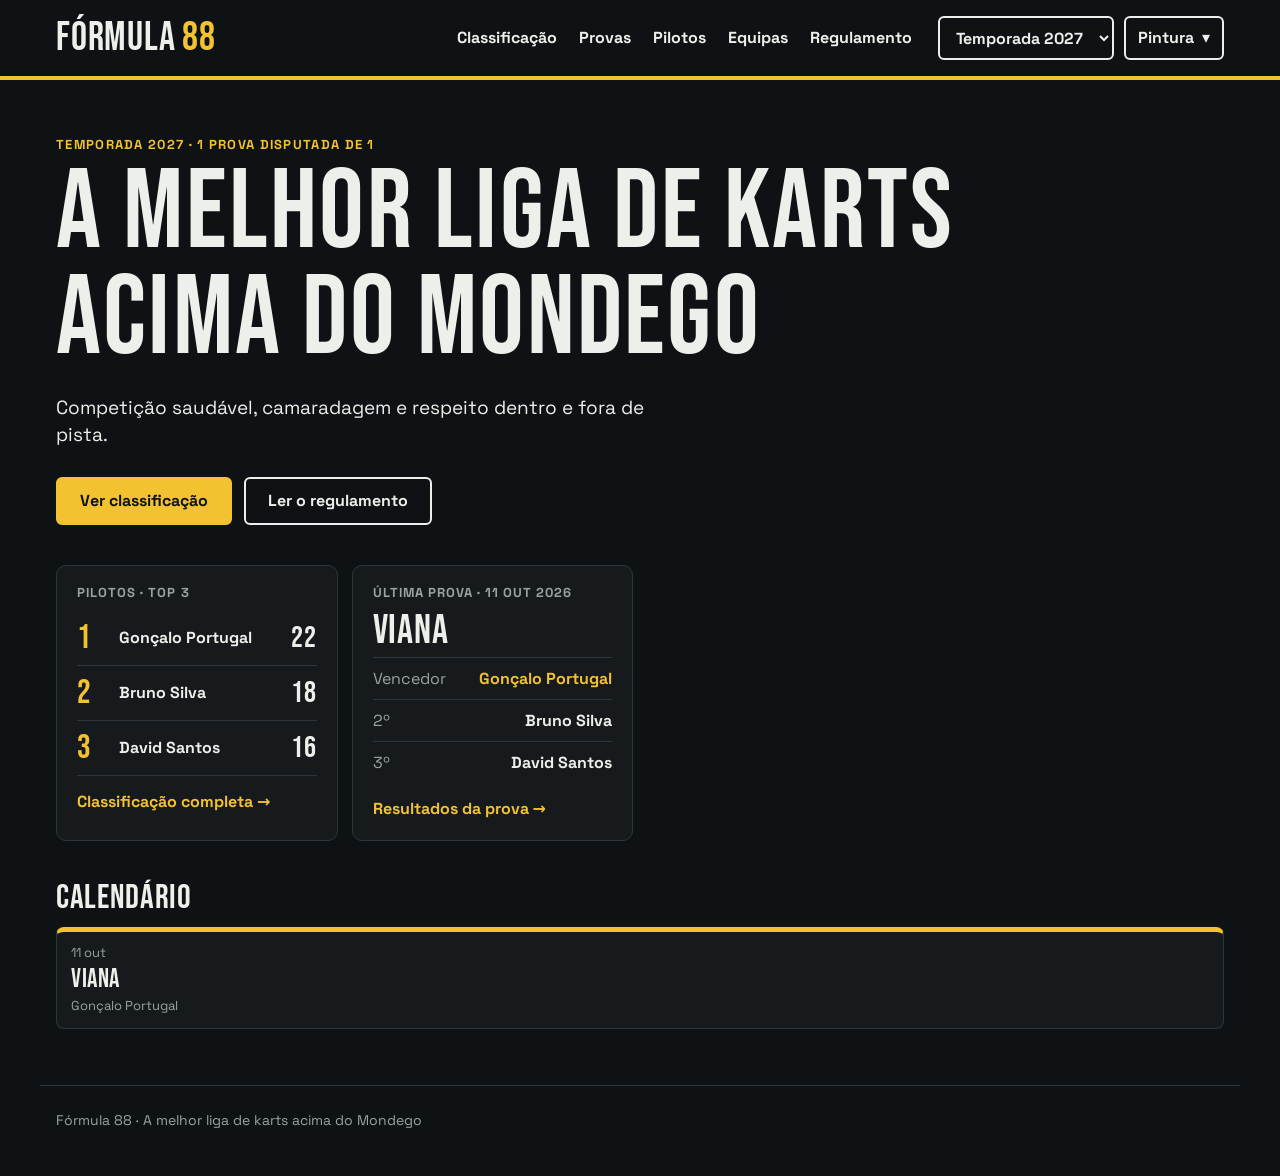
==== index.html @ 0f9c6763 "Replay: per-driver lap 0 (first crossing of the line), with a script that derives it from the timing" ====
<!doctype html>
<html lang="pt" data-livery="escuro">
<head>
<meta charset="utf-8">
<meta name="viewport" content="width=device-width, initial-scale=1">
<title>Fórmula 88</title>
<meta name="description" content="Fórmula 88: a melhor liga de karts acima do Mondego. Classificações, provas, pilotos e regulamento.">
<script>
/* Aplica a pintura guardada antes de a página aparecer. Fica só neste browser. */
(function () {
  try {
    var l = localStorage.getItem('f88-pintura');
    if (l) document.documentElement.setAttribute('data-livery', l);
  } catch (e) {}
})();
</script>
<link rel="stylesheet" href="assets/style.css?v=20261011f">
</head>
<body>
<a class="skip" href="#app">Saltar para o conteúdo</a>
<header class="site-head">
  <div class="wrap head-row">
    <a class="logo" href="#/">FÓRMULA <span>88</span></a>
    <button class="menu-btn" id="menu-btn" aria-expanded="false" aria-controls="menu">Menu</button>
    <div class="menu" id="menu">
      <nav id="nav" class="nav" aria-label="Principal"></nav>
      <div class="tools">
        <select id="season-select" aria-label="Temporada"></select>
        <details class="livery-pop" id="livery-pop">
          <summary>Pintura</summary>
          <div class="liveries" id="liveries" role="group" aria-label="Escolher pintura"></div>
        </details>
      </div>
    </div>
  </div>
  <div class="stripes" aria-hidden="true"></div>
</header>

<main id="app" class="wrap" tabindex="-1">
  <p class="loading">A carregar…</p>
</main>

<footer class="wrap site-foot">
  <p>Fórmula 88 · A melhor liga de karts acima do Mondego</p>
</footer>

<script src="assets/scoring.js?v=20261011f"></script>
<script src="assets/xlsx.js?v=20261011f"></script>
<script src="assets/replay.js?v=20261011f"></script>
<script src="assets/app.js?v=20261011f"></script>
</body>
</html>
---- assets/style.css ----
/* Fórmula 88: estilos. Cada "pintura" só muda as variáveis de cor e a fonte dos títulos. */

@font-face { font-family: 'Bebas Neue'; src: url('fonts/bebas-neue-latin-400-normal.woff2') format('woff2'); font-weight: 400; font-display: swap; }
@font-face { font-family: 'Anton'; src: url('fonts/anton-latin-400-normal.woff2') format('woff2'); font-weight: 400; font-display: swap; }
@font-face { font-family: 'Oswald'; src: url('fonts/oswald-latin-600-normal.woff2') format('woff2'); font-weight: 600; font-display: swap; }
@font-face { font-family: 'Russo One'; src: url('fonts/russo-one-latin-400-normal.woff2') format('woff2'); font-weight: 400; font-display: swap; }
@font-face { font-family: 'Saira Condensed'; src: url('fonts/saira-condensed-latin-800-normal.woff2') format('woff2'); font-weight: 800; font-display: swap; }
@font-face { font-family: 'Space Grotesk'; src: url('fonts/space-grotesk-latin-400-normal.woff2') format('woff2'); font-weight: 400; font-display: swap; }
@font-face { font-family: 'Space Grotesk'; src: url('fonts/space-grotesk-latin-500-normal.woff2') format('woff2'); font-weight: 500; font-display: swap; }
@font-face { font-family: 'Space Grotesk'; src: url('fonts/space-grotesk-latin-700-normal.woff2') format('woff2'); font-weight: 700; font-display: swap; }

/* ---------- pinturas ---------- */
:root, [data-livery="retro"] {
  --bg: #14213D; --panel: #1B2B4F; --line: #33456F; --text: #F7F3E8; --muted: #AEB9D1;
  --accent: #FFC43D; --fill: #FFC43D; --on-fill: #14213D; --fl: #D2BFFF; --up: #7FD4A0; --down: #FF9B6B;
  --head-bg: #14213D; --head-text: #F7F3E8; --head-accent: #FFC43D;
  --stripes: linear-gradient(#FF7A66 0 33.3%, #F4A261 33.3% 66.6%, #FFC43D 66.6%); --stripes-h: 15px;
  --display: 'Bebas Neue', 'Arial Narrow', sans-serif; --display-w: 400; --display-ls: 0.02em; --display-scale: 1;
}
[data-livery="escuro"] {
  --bg: #0F1214; --panel: #161A1D; --line: #2F3639; --text: #EDEFEA; --muted: #9AA3A0;
  --accent: #F2C230; --fill: #F2C230; --on-fill: #0F1214; --fl: #C4A5FF; --up: #7FD4A0; --down: #FF9B6B;
  --head-bg: #0F1214; --head-text: #EDEFEA; --head-accent: #F2C230;
  --stripes: linear-gradient(#F2C230, #F2C230); --stripes-h: 4px;
}
[data-livery="riscas"] {
  --bg: #FFFFFF; --panel: #F3F6FB; --line: #C9D2E3; --text: #0B1F4B; --muted: #4A5878;
  --accent: #C81E25; --fill: #0B1F4B; --on-fill: #FFFFFF; --fl: #6B2FC0; --up: #0B7A4B; --down: #B8400D;
  --head-bg: #FFFFFF; --head-text: #0B1F4B; --head-accent: #C81E25;
  --stripes: linear-gradient(#0B1F4B 0 22%, #5BB8E8 22% 35%, #D8232A 35% 65%, #5BB8E8 65% 78%, #0B1F4B 78%); --stripes-h: 30px;
}
[data-livery="preto-dourado"] {
  --bg: #0A0A0A; --panel: #151310; --line: #4A3F17; --text: #F3E9C6; --muted: #B5A97C;
  --accent: #C9A227; --fill: #C9A227; --on-fill: #0A0A0A; --fl: #8FDCFF; --up: #7FD4A0; --down: #FF9B6B;
  --head-bg: #0A0A0A; --head-text: #C9A227; --head-accent: #C9A227;
  --stripes: linear-gradient(#C9A227 0 2px, #0A0A0A 2px 5px, #C9A227 5px 6px); --stripes-h: 6px;
  --display: 'Oswald', 'Arial Narrow', sans-serif; --display-w: 600; --display-ls: 0.06em; --display-scale: 0.82;
}
[data-livery="verde-amarelo"] {
  --bg: #0B3D2A; --panel: #114A34; --line: #2F7355; --text: #F4F1E4; --muted: #B7CCBF;
  --accent: #F7D417; --fill: #F7D417; --on-fill: #0B3D2A; --fl: #E3CFFF; --up: #9BE8B8; --down: #FFB08A;
  --head-bg: #0B3D2A; --head-text: #F4F1E4; --head-accent: #F7D417;
  --stripes: linear-gradient(#F7D417, #F7D417); --stripes-h: 14px;
}
[data-livery="prata"] {
  --bg: #D5D9DD; --panel: #F1F3F5; --line: #AEB5BC; --text: #16181A; --muted: #474E55;
  --accent: #B8140D; --fill: #16181A; --on-fill: #F1F3F5; --fl: #6B2FC0; --up: #0B6B42; --down: #A8380B;
  --head-bg: #D5D9DD; --head-text: #16181A; --head-accent: #B8140D;
  --stripes: linear-gradient(#E2231A 0 70%, #16181A 70%); --stripes-h: 14px;
  --display: 'Saira Condensed', 'Arial Narrow', sans-serif; --display-w: 800; --display-ls: 0; --display-scale: 0.9;
}
[data-livery="vermelho-branco"] {
  --bg: #FFFFFF; --panel: #F6F6F6; --line: #D4D4D4; --text: #1A1A1A; --muted: #5A5A5A;
  --accent: #D01F15; --fill: #D01F15; --on-fill: #FFFFFF; --fl: #6B2FC0; --up: #0B7A4B; --down: #B8400D;
  --head-bg: #D01F15; --head-text: #FFFFFF; --head-accent: #FFFFFF;
  --stripes: linear-gradient(#1A1A1A, #1A1A1A); --stripes-h: 5px;
}
[data-livery="fluo"] {
  --bg: #FFFFFF; --panel: #F4F4F4; --line: #CFCFCF; --text: #111111; --muted: #555555;
  --accent: #111111; --fill: #D2F000; --on-fill: #111111; --fl: #6B2FC0; --up: #0B7A4B; --down: #B8400D;
  --head-bg: #FFFFFF; --head-text: #111111; --head-accent: #111111;
  --stripes: linear-gradient(#D2F000 0 72%, #FFFFFF 72% 84%, #111111 84%); --stripes-h: 26px;
  --display: 'Anton', 'Arial Narrow', sans-serif; --display-w: 400; --display-ls: 0.01em; --display-scale: 0.78;
}
[data-livery="azul-laranja"] {
  --bg: #9AD4EA; --panel: #FFFFFF; --line: #6BAFC9; --text: #10244A; --muted: #2F4A75;
  --accent: #10244A; --fill: #F26A1B; --on-fill: #10244A; --fl: #5B2A9E; --up: #0B6B42; --down: #A8380B;
  --head-bg: #9AD4EA; --head-text: #10244A; --head-accent: #10244A;
  --stripes: linear-gradient(#F26A1B 0 80%, #10244A 80%); --stripes-h: 26px;
  --display: 'Anton', 'Arial Narrow', sans-serif; --display-w: 400; --display-ls: 0.01em; --display-scale: 0.78;
}
[data-livery="arcade"] {
  --bg: #0B0B14; --panel: #14142A; --line: #2C2C48; --text: #F4F4FA; --muted: #A3A3C2;
  --accent: #FF4FA0; --fill: #FFE14D; --on-fill: #0B0B14; --fl: #3CE6E6; --up: #7FE8A8; --down: #FF9B6B;
  --head-bg: #0B0B14; --head-text: #F4F4FA; --head-accent: #3CE6E6;
  --stripes: linear-gradient(90deg, #FF4FA0 0 33.3%, #FFE14D 33.3% 66.6%, #3CE6E6 66.6%); --stripes-h: 6px;
  --display: 'Russo One', 'Arial Narrow', sans-serif; --display-w: 400; --display-ls: 0.02em; --display-scale: 0.7;
}

/* ---------- base ---------- */
* { box-sizing: border-box; }
html { -webkit-text-size-adjust: 100%; }
body {
  margin: 0; background: var(--bg); color: var(--text);
  font-family: 'Space Grotesk', system-ui, -apple-system, 'Segoe UI', sans-serif; font-size: 16px; line-height: 1.45;
}
a { color: inherit; }
.wrap { max-width: 1200px; margin: 0 auto; padding-left: 16px; padding-right: 16px; }
.skip { position: absolute; left: -9999px; }
.skip:focus { left: 8px; top: 8px; background: var(--fill); color: var(--on-fill); padding: 8px 12px; z-index: 50; }
:focus-visible { outline: 3px solid var(--accent); outline-offset: 2px; }
h1, h2, .logo, .num, .pts, .stat-v, .card-t, .big span, .c-pos, .c-geral, .chip-n, .cell .p {
  font-family: var(--display); font-weight: var(--display-w); letter-spacing: var(--display-ls);
}
h1 { margin: 0; font-size: calc(clamp(40px, 9vw, 68px) * var(--display-scale)); line-height: 0.95; text-transform: uppercase; }
h2 { margin: 40px 0 12px; font-size: calc(34px * var(--display-scale)); line-height: 1; text-transform: uppercase; }
.muted { color: var(--muted); }
.accent { color: var(--accent); }
.strong { font-weight: 700; }
.fl { color: var(--fl); font-weight: 700; }
.up { color: var(--up); font-weight: 700; }
.down { color: var(--down); font-weight: 700; }
.dropped { text-decoration: line-through; opacity: 0.75; }
.eyebrow { margin: 0 0 6px; font-size: 13px; font-weight: 700; letter-spacing: 0.1em; text-transform: uppercase; color: var(--muted); }
.eyebrow.accent { color: var(--accent); }
.empty { padding: 28px 20px; border: 2px dashed var(--line); border-radius: 10px; color: var(--muted); }
.hint, .fine { color: var(--muted); font-size: 14px; }
.loading { color: var(--muted); padding: 40px 0; }

/* ---------- cabeçalho ---------- */
.site-head { background: var(--head-bg); color: var(--head-text); }
.head-row { display: flex; flex-wrap: wrap; align-items: center; justify-content: space-between; gap: 8px 16px; padding-top: 12px; padding-bottom: 12px; }
.logo { font-size: calc(40px * var(--display-scale)); line-height: 1; text-decoration: none; padding: 6px 0; }
.logo span { color: var(--head-accent); }
.menu-btn {
  font: inherit; font-weight: 700; min-height: 44px; padding: 0 16px; border-radius: 6px; cursor: pointer;
  background: transparent; color: var(--head-text); border: 2px solid currentColor;
}
.menu { display: none; width: 100%; padding-bottom: 8px; }
.menu.open { display: block; }
.nav { display: flex; flex-direction: column; }
.nav a { padding: 12px 4px; text-decoration: none; font-weight: 700; border-bottom: 1px solid color-mix(in srgb, currentColor 25%, transparent); }
.nav a[aria-current="page"] { color: var(--head-accent); text-decoration: underline; text-underline-offset: 6px; text-decoration-thickness: 3px; }
.tools { display: flex; flex-wrap: wrap; gap: 10px; padding-top: 14px; align-items: flex-start; }
.tools select, .livery-pop summary {
  font: inherit; font-weight: 700; min-height: 44px; padding: 0 12px; border-radius: 6px; cursor: pointer;
  background: var(--head-bg); color: var(--head-text); border: 2px solid currentColor;
}
.livery-pop summary { display: inline-flex; align-items: center; list-style: none; }
.livery-pop summary::-webkit-details-marker { display: none; }
.livery-pop summary::after { content: '▾'; margin-left: 8px; }
.livery-pop { position: relative; }
.liveries { display: grid; grid-template-columns: 1fr; gap: 6px; margin-top: 8px; padding: 10px; background: var(--panel); color: var(--text); border: 2px solid var(--line); border-radius: 10px; min-width: 260px; }
.swatch { font: inherit; display: flex; align-items: center; gap: 10px; min-height: 44px; padding: 4px 8px; text-align: left; cursor: pointer; background: transparent; color: inherit; border: 2px solid transparent; border-radius: 6px; }
.swatch[aria-pressed="true"] { border-color: var(--accent); font-weight: 700; }
.sw { width: 44px; height: 24px; border-radius: 4px; border: 1px solid #8a8a8a; flex: none; }
.stripes { height: var(--stripes-h); background: var(--stripes); }

@media (min-width: 1120px) {
  .menu-btn { display: none; }
  .menu { display: flex; width: auto; align-items: center; gap: 16px; padding-bottom: 0; }
  .nav { flex-direction: row; gap: 2px; }
  .nav a { padding: 12px 10px; border-bottom: 0; }
  .tools { padding-top: 0; flex-wrap: nowrap; }
  .liveries { position: absolute; right: 0; top: 100%; z-index: 20; }
}

/* ---------- páginas ---------- */
main { padding-top: 8px; padding-bottom: 56px; min-height: 60vh; outline: none; }
.page-head { display: flex; flex-wrap: wrap; align-items: flex-end; justify-content: space-between; gap: 16px; padding: 32px 0 24px; }
.back { display: inline-block; padding: 20px 0 0; margin-bottom: -16px; color: var(--muted); font-weight: 700; text-decoration: none; }
.back:hover, .more:hover, .grid a:hover { text-decoration: underline; }
.tabs { display: flex; gap: 8px; margin: 0; }
.tab { display: inline-flex; align-items: center; min-height: 44px; padding: 0 16px; border: 2px solid var(--line); border-radius: 6px; text-decoration: none; font-weight: 700; }
.tab.on { background: var(--fill); color: var(--on-fill); border-color: var(--fill); }
.big { text-align: left; }
@media (min-width: 700px) { .big { text-align: right; } }
.big span { display: block; font-size: calc(72px * var(--display-scale)); line-height: 0.9; color: var(--accent); }
.big small { color: var(--muted); font-size: 14px; }

.hero { padding: 48px 0 40px; }
.hero h1 { max-width: 900px; font-size: calc(clamp(48px, 11vw, 112px) * var(--display-scale)); }
.lead { max-width: 620px; font-size: 19px; margin: 20px 0 0; }
.actions { display: flex; flex-wrap: wrap; gap: 12px; margin: 28px 0 0; }
.btn { display: inline-flex; align-items: center; min-height: 48px; padding: 0 22px; border-radius: 6px; font-weight: 700; text-decoration: none; background: var(--fill); color: var(--on-fill); border: 2px solid var(--fill); }
.btn.ghost { background: transparent; color: var(--text); border-color: var(--text); }

.cards { display: grid; grid-template-columns: repeat(auto-fill, minmax(min(100%, 270px), 1fr)); gap: 14px; }
.cards.tight { gap: 10px; }
.card { background: var(--panel); border: 1px solid var(--line); border-radius: 10px; padding: 18px 20px; }
.card-link { display: block; text-decoration: none; }
.card-link:hover { border-color: var(--accent); }
.card-k { display: flex; justify-content: space-between; gap: 8px; margin: 0 0 8px; font-size: 13px; font-weight: 700; letter-spacing: 0.08em; text-transform: uppercase; color: var(--muted); }
.card-t { margin: 0 0 6px; font-size: calc(40px * var(--display-scale)); line-height: 1; text-transform: uppercase; }
.card p.muted { margin: 0 0 8px; }
/* fotografias: pista no topo do cartão da prova, piloto em círculo no cartão do piloto */
.card.has-img { overflow: hidden; }
.card-img { display: block; width: calc(100% + 40px); max-width: none; height: 120px; margin: -18px -20px 14px; object-fit: cover; border-bottom: 1px solid var(--line); background: var(--line); }
.avatar { flex: none; width: 46px; height: 46px; border-radius: 50%; object-fit: cover; border: 2px solid var(--line); background: var(--line); }
.rowlink { display: flex; align-items: center; gap: 12px; padding: 10px 0; border-bottom: 1px solid var(--line); text-decoration: none; font-weight: 700; }
.grow { flex: 1; min-width: 0; }
.num { width: 30px; font-size: calc(34px * var(--display-scale)); line-height: 1; color: var(--accent); flex: none; }
.num.dim { color: var(--muted); }
.pts { font-size: calc(30px * var(--display-scale)); line-height: 1; }
.pts small { font-family: 'Space Grotesk', sans-serif; font-size: 12px; font-weight: 400; color: var(--muted); margin-left: 3px; letter-spacing: 0; }
.kv { display: flex; justify-content: space-between; gap: 12px; padding: 9px 0; border-top: 1px solid var(--line); }
.kv span { color: var(--muted); }
.more { display: inline-block; padding: 14px 0 2px; font-weight: 700; color: var(--accent); text-decoration: none; }
.driver { display: flex; align-items: center; gap: 14px; padding: 14px 16px; }
.driver .grow strong, .driver .grow span { display: block; }
.driver .grow span { font-size: 14px; }
.team { display: flex; flex-wrap: wrap; align-items: center; justify-content: space-between; gap: 20px; }
.team .card-t { margin: 0; }
.team p.muted { margin: 4px 0 0; }
.team-m { display: flex; flex-wrap: wrap; gap: 12px 28px; }
.team-m div span, .team-m div strong { display: block; }
.team-m strong { font-family: var(--display); font-weight: var(--display-w); font-size: calc(32px * var(--display-scale)); line-height: 1.1; }

.stats { display: grid; grid-template-columns: repeat(auto-fit, minmax(140px, 1fr)); gap: 10px; }
.stat { background: var(--panel); border: 1px solid var(--line); border-radius: 10px; padding: 14px 16px; }
.stat-v { font-size: calc(40px * var(--display-scale)); line-height: 1; }
.stat-v.sm { font-size: calc(30px * var(--display-scale)); line-height: 1.1; text-transform: uppercase; }
.stat-l { margin-top: 6px; font-size: 13px; font-weight: 700; letter-spacing: 0.06em; text-transform: uppercase; color: var(--muted); }
.stat-s { font-size: 14px; color: var(--muted); }

.strip { display: grid; grid-template-columns: repeat(auto-fit, minmax(140px, 1fr)); gap: 10px; }
.chip { display: block; text-decoration: none; background: var(--panel); border: 1px solid var(--line); border-top: 5px solid var(--line); border-radius: 8px; padding: 12px 14px; }
.chip.done { border-top-color: var(--accent); }
.chip span { display: block; }
.chip-d, .chip-s { font-size: 13px; color: var(--muted); }
.chip-n { font-size: calc(26px * var(--display-scale)); line-height: 1.15; padding: 2px 0; text-transform: uppercase; }

/* ---------- tabelas ---------- */
.table-wrap { overflow-x: auto; -webkit-overflow-scrolling: touch; border: 1px solid var(--line); border-radius: 10px; background: var(--panel); }
.table-wrap.narrow { max-width: 560px; }
.grid { width: 100%; border-collapse: separate; border-spacing: 0; font-variant-numeric: tabular-nums; }
.grid th, .grid td { padding: 10px 12px; text-align: center; border-bottom: 1px solid var(--line); white-space: nowrap; }
.grid tbody tr:last-child th, .grid tbody tr:last-child td { border-bottom: 0; }
.grid thead th { font-size: 12px; font-weight: 700; letter-spacing: 0.08em; text-transform: uppercase; color: var(--muted); vertical-align: bottom; border-bottom-width: 2px; }
.grid thead a { display: block; color: var(--text); text-decoration: none; min-height: 40px; }
.grid small { display: block; font-size: 12px; font-weight: 400; color: var(--muted); letter-spacing: 0; text-transform: none; }
.grid .left, .grid .c-name { text-align: left; }
.grid td.left { white-space: normal; }
.grid .c-name { font-weight: 700; }
.grid .c-name a { text-decoration: none; display: block; padding: 6px 0; }
.grid .c-num { text-align: right; }
.grid .c-pos { width: 48px; font-size: calc(26px * var(--display-scale)); line-height: 1; text-align: left; }
.grid thead .c-pos { font-family: inherit; font-size: 12px; font-weight: 700; letter-spacing: 0.08em; }
.grid .c-pos.top { color: var(--accent); }
.grid td.c-geral { font-size: calc(28px * var(--display-scale)); line-height: 1; color: var(--accent); }
.grid thead .c-geral { font-family: inherit; font-weight: 700; letter-spacing: 0.08em; color: var(--accent); }
.cell .p { display: block; font-size: calc(22px * var(--display-scale)); line-height: 1.1; }
.cell .p.win { color: var(--accent); }
.cell .p.fl { color: var(--fl); }
.cell .s { display: block; font-size: 12px; color: var(--muted); }
.cell.dns { color: var(--muted); }
.tag { display: inline-block; margin-left: 6px; padding: 1px 6px; border: 1px solid currentColor; border-radius: 4px; font-size: 11px; font-weight: 700; color: var(--muted); }
/* nomes fixos à esquerda quando a tabela desliza */
.standings .c-pos { position: sticky; left: 0; background: var(--panel); z-index: 2; }
.standings .c-name { position: sticky; left: 48px; background: var(--panel); z-index: 2; box-shadow: 1px 0 0 var(--line); }
.standings th.c-name { max-width: 150px; white-space: normal; }
@media (min-width: 700px) { .standings th.c-name { max-width: none; white-space: nowrap; } }
.legend { list-style: none; display: flex; flex-wrap: wrap; gap: 6px 24px; padding: 0; margin: 16px 0 0; font-size: 14px; color: var(--muted); }

/* ---------- regulamento ---------- */
.prose { max-width: 760px; }
.prose h2 { margin-top: 48px; padding-top: 16px; border-top: 3px solid var(--line); }
.prose h3 { margin: 28px 0 8px; font-size: 19px; }
.prose p, .prose li { font-size: 17px; line-height: 1.55; }
.prose li { margin-bottom: 6px; }
.prose a { color: var(--accent); font-weight: 700; }
.prose .note { background: var(--panel); border: 1px solid var(--line); border-left: 6px solid var(--accent); border-radius: 8px; padding: 14px 16px; }
.prose .toc { display: flex; flex-wrap: wrap; gap: 8px; padding: 0; list-style: none; }
.prose .toc a { display: inline-flex; align-items: center; min-height: 44px; padding: 0 14px; border: 2px solid var(--line); border-radius: 6px; text-decoration: none; color: var(--text); }

.site-foot { padding-top: 24px; padding-bottom: 40px; border-top: 1px solid var(--line); color: var(--muted); font-size: 14px; }
.site-foot p { margin: 0 0 6px; }

/* ---------- traços próprios de cada pintura ---------- */
/* Posições todas na cor de destaque */
[data-livery="retro"] .grid td.c-pos,
[data-livery="riscas"] .grid td.c-pos,
[data-livery="vermelho-branco"] .grid td.c-pos,
[data-livery="preto-dourado"] .grid td.c-pos { color: var(--accent); }

/* Martini Racing: faixa larga, pontos em azul-marinho */
[data-livery="riscas"] { --stripes-h: 46px; }
[data-livery="riscas"] .grid td.c-geral, [data-livery="riscas"] .big span { color: var(--text); }

/* Lotus 72D: moldura dupla dourada à volta da página */
[data-livery="preto-dourado"] body { position: relative; min-height: 100vh; }
[data-livery="preto-dourado"] body::before, [data-livery="preto-dourado"] body::after { content: ''; position: absolute; pointer-events: none; z-index: 30; }
/* a linha dupla por baixo do cabeçalho liga à moldura e pára aí */
[data-livery="preto-dourado"] .stripes { margin: 0 11px; }
[data-livery="preto-dourado"] body::before { inset: 5px; border: 2px solid var(--accent); }
[data-livery="preto-dourado"] body::after { inset: 10px; border: 1px solid var(--accent); }
[data-livery="preto-dourado"] .wrap { padding-left: 24px; padding-right: 24px; }
[data-livery="preto-dourado"] .site-head { padding-top: 12px; }
[data-livery="preto-dourado"] .site-foot { padding-bottom: 48px; }
[data-livery="preto-dourado"] .grid thead th { color: var(--accent); letter-spacing: 0.14em; }

/* Lotus 49: a faixa amarela desce pela página e as posições assentam nela */
[data-livery="verde-amarelo"] .grid .c-pos { background: var(--fill); color: var(--on-fill); text-align: center; border-bottom-color: var(--fill); }
[data-livery="verde-amarelo"] .grid thead .c-pos { color: var(--on-fill); }
[data-livery="verde-amarelo"] .card .num { display: flex; align-items: center; justify-content: center; width: 44px; height: 44px; background: var(--fill); color: var(--on-fill); }

/* McLaren Senna: bloco vermelho com corte diagonal */
/* O cabeçalho é um bloco vermelho à esquerda, cortado na diagonal para branco; o menu fica na parte branca. */
[data-livery="vermelho-branco"] { --head-bg: #FFFFFF; --head-text: #1A1A1A; --head-accent: #D01F15; --cut: calc((max(16px, (100vw - 1200px) / 2 + 16px) + 232px) * 0.883); }
[data-livery="vermelho-branco"] .site-head { background: linear-gradient(118deg, #D01F15 0, #D01F15 var(--cut), #FFFFFF var(--cut)) top / 100% 76px no-repeat, #FFFFFF; border-bottom: 3px solid #1A1A1A; }
[data-livery="vermelho-branco"] .head-row { padding-top: 16px; padding-bottom: 16px; }
[data-livery="vermelho-branco"] .logo, [data-livery="vermelho-branco"] .logo span { color: #FFFFFF; padding: 0; line-height: 44px; }
[data-livery="vermelho-branco"] .stripes { display: none; }
[data-livery="vermelho-branco"] .grid thead th { color: var(--text); border-bottom: 3px solid var(--text); }
[data-livery="vermelho-branco"] .grid td.c-geral, [data-livery="vermelho-branco"] .big span { color: var(--text); }

/* McLaren Hamilton: cada linha é um cartão com uma barra à esquerda */
[data-livery="prata"] .table-wrap { background: transparent; border: 0; border-radius: 0; }
[data-livery="prata"] .grid { border-spacing: 0 6px; }
[data-livery="prata"] .grid thead th { background: var(--bg); border-bottom: 0; color: var(--text); }
[data-livery="prata"] .grid tbody th, [data-livery="prata"] .grid tbody td { background: var(--panel); border-bottom: 0; }
[data-livery="prata"] .grid tbody tr > :first-child { border-left: 10px solid #8E969D; }
[data-livery="prata"] .grid tbody tr > .c-pos.top { border-left-color: #E2231A; }
[data-livery="prata"] .grid .c-pos { width: 58px; }
[data-livery="prata"] .standings .c-name { left: 58px; }
[data-livery="prata"] .grid td.c-pos { color: var(--text); }

/* McLaren Hamilton: rasgo vermelho inclinado no canto, títulos em itálico, pontos em bloco escuro */
[data-livery="prata"] h1, [data-livery="prata"] h2, [data-livery="prata"] .logo, [data-livery="prata"] .card-t, [data-livery="prata"] .c-pos, [data-livery="prata"] .stat-v, [data-livery="prata"] .num, [data-livery="prata"] .chip-n { font-style: italic; }
/* O rasgo é um fundo em gradiente de arestas vivas, para não cortar o painel das pinturas. */
[data-livery="prata"] .site-head { background: linear-gradient(114deg, var(--head-bg) 0, var(--head-bg) calc(100% - 300px), #16181A calc(100% - 300px), #16181A calc(100% - 288px), var(--head-bg) calc(100% - 288px), var(--head-bg) calc(100% - 270px), #E2231A calc(100% - 270px)); }
[data-livery="prata"] .menu-btn { background: var(--head-bg); }
[data-livery="prata"] .stripes { display: none; }
[data-livery="prata"] .grid td.c-geral { background: var(--fill); color: var(--on-fill); }
[data-livery="prata"] .grid thead .c-geral { color: var(--text); }
@media (max-width: 899px) { [data-livery="prata"] .site-head { background: linear-gradient(114deg, var(--head-bg) 0, var(--head-bg) calc(100% - 150px), #16181A calc(100% - 150px), #16181A calc(100% - 140px), var(--head-bg) calc(100% - 140px), var(--head-bg) calc(100% - 126px), #E2231A calc(100% - 126px)); } }

/* Brawn GP: posições em blocos pretos, pontos em blocos fluorescentes */
[data-livery="fluo"] .grid .c-pos { text-align: center; }
[data-livery="fluo"] .grid td.c-pos.top { background: #111111; color: #D2F000; }
[data-livery="fluo"] .grid td.c-geral { background: var(--fill); color: var(--on-fill); }

/* Arcade: pontos a amarelo */
[data-livery="arcade"] .grid td.c-geral, [data-livery="arcade"] .big span { color: #FFE14D; }

/* Retro 88 "no máximo": riscas pela lateral da página, linhas em cartão e pódio a cheio */
[data-livery="retro"] body::before { content: ''; position: fixed; top: 0; bottom: 0; left: 0; width: 30px; z-index: 30; background: linear-gradient(90deg, #FF7A66 0 33.3%, #F4A261 33.3% 66.6%, #FFC43D 66.6%); }
[data-livery="retro"] .wrap { padding-left: 46px; }
[data-livery="retro"] .stripes { display: none; }
[data-livery="retro"] .logo { font-size: 52px; }
@media (min-width: 900px) {
  [data-livery="retro"] body::before { width: 42px; }
  [data-livery="retro"] .wrap { padding-left: 66px; }
}
[data-livery="retro"] .table-wrap { background: transparent; border: 0; border-radius: 0; }
[data-livery="retro"] .grid { border-spacing: 0 6px; }
[data-livery="retro"] .grid thead th { background: var(--bg); border-bottom: 0; color: #F4A261; }
[data-livery="retro"] .grid tbody th, [data-livery="retro"] .grid tbody td { background: #22325A; border-bottom: 0; }
[data-livery="retro"] .grid td.c-pos { font-size: 38px; }
[data-livery="retro"] .grid td.c-geral { font-size: 36px; color: var(--text); }
[data-livery="retro"] .grid tbody tr:nth-child(1):has(> .c-pos.top) > * { background: #FFC43D; }
[data-livery="retro"] .grid tbody tr:nth-child(2):has(> .c-pos.top) > * { background: #F4A261; }
[data-livery="retro"] .grid tbody tr:nth-child(3):has(> .c-pos.top) > * { background: #FF7A66; }
[data-livery="retro"] .grid tbody tr:has(> .c-pos.top) :is(th, td, a, span, small),
[data-livery="retro"] .grid tbody tr:has(> .c-pos.top) > * { color: #14213D; }
[data-livery="retro"] .grid tbody tr:has(> .c-pos.top) .fl { text-decoration: underline; text-underline-offset: 3px; text-decoration-thickness: 2px; }
[data-livery="retro"] .standings .c-name { box-shadow: none; }

/* Gulf: faixa laranja vertical pela página, posições em círculos de número de corrida, linhas em cartões brancos */
[data-livery="azul-laranja"] { --S: 46px; --G: 10px; --E: 4px; --R: 16px; --sx: calc(max(0px, (100% - 1200px) / 2) + 16px); }
@media (min-width: 700px) { [data-livery="azul-laranja"] { --S: 70px; --G: 16px; --E: 6px; --R: 20px; } }
[data-livery="azul-laranja"] body { position: relative; min-height: 100vh; }
[data-livery="azul-laranja"] body::before { content: ''; position: absolute; top: 0; bottom: 0; left: var(--sx); width: var(--S); z-index: -1;
  background: linear-gradient(90deg, #10244A 0 var(--E), #F26A1B var(--E) calc(100% - var(--E)), #10244A calc(100% - var(--E))); }
[data-livery="azul-laranja"] .site-head { background: transparent; }
[data-livery="azul-laranja"] .stripes { display: none; }
[data-livery="azul-laranja"] .wrap { padding-left: calc(16px + var(--S) + var(--G)); }
[data-livery="azul-laranja"] .table-wrap { background: transparent; border: 0; border-radius: 0; }
[data-livery="azul-laranja"] .table-wrap:has(.c-pos) { margin-left: calc(-1 * (var(--S) + var(--G))); }
[data-livery="azul-laranja"] .grid { border-spacing: 0 6px; }
[data-livery="azul-laranja"] .grid thead th { background: var(--bg); border-bottom: 0; color: var(--text); }
[data-livery="azul-laranja"] .grid tbody th, [data-livery="azul-laranja"] .grid tbody td { background: var(--panel); border-bottom: 0; }
[data-livery="azul-laranja"] .grid tbody tr > :first-child:not(.c-pos) { border-left: 10px solid var(--text); }
[data-livery="azul-laranja"] .grid .c-pos { width: calc(var(--S) + var(--G)); min-width: calc(var(--S) + var(--G)); padding: 0 var(--G) 0 0; text-align: center; background: linear-gradient(90deg, #10244A 0 var(--E), #F26A1B var(--E) calc(var(--S) - var(--E)), #10244A calc(var(--S) - var(--E)) var(--S), var(--bg) var(--S)); }
[data-livery="azul-laranja"] .grid thead .c-pos { color: var(--text); font-size: 11px; letter-spacing: 0.04em; }
[data-livery="azul-laranja"] .grid tbody td.c-pos { height: 54px; font-size: calc(var(--R) + 4px); color: var(--text);
  background: radial-gradient(circle at calc(var(--S) / 2) 50%, #FFFFFF 0 var(--R), #10244A var(--R) calc(var(--R) + 4px), transparent calc(var(--R) + 4.5px)), linear-gradient(90deg, #10244A 0 var(--E), #F26A1B var(--E) calc(var(--S) - var(--E)), #10244A calc(var(--S) - var(--E)) var(--S), var(--bg) var(--S)); }
[data-livery="azul-laranja"] .standings .c-name { left: calc(var(--S) + var(--G)); box-shadow: none; }
[data-livery="azul-laranja"] .grid td.c-geral { color: var(--text); }
[data-livery="azul-laranja"] .card .num { display: flex; align-items: center; justify-content: center; width: 42px; height: 42px; border-radius: 50%; background: #FFFFFF; border: 3px solid #10244A; color: #10244A; font-size: 20px; }

/* ---------- botões pequenos e exportação ---------- */
.btn.small { min-height: 44px; padding: 0 16px; font-size: 14px; }
button.btn { font: inherit; font-weight: 700; cursor: pointer; }
.actions.tight { margin: 14px 0 0; }
.h2-row { display: flex; flex-wrap: wrap; align-items: flex-end; justify-content: space-between; gap: 8px 16px; margin: 40px 0 12px; }
.h2-row h2 { margin: 0; }

/* ---------- replay da corrida ---------- */
.replay-mount .hint { margin: 10px 0 0; }
.rp { --rp-rh: 40px; }
.rp button { font: inherit; color: inherit; cursor: pointer; }
.rp-main { display: grid; grid-template-columns: minmax(0, 1fr) 380px; gap: 12px; height: 580px; }
.rp-stage { position: relative; min-height: 0; background: var(--panel); border: 1px solid var(--line); border-radius: 12px; overflow: hidden; }
.rp-stage canvas { position: absolute; inset: 0; width: 100%; height: 100%; display: block; }
.rp-tools { position: absolute; left: 12px; top: 12px; display: flex; gap: 8px; }
.rp-chip { min-height: 44px; padding: 0 14px; border-radius: 22px; background: var(--bg); border: 1px solid var(--line); font-weight: 700; }
.rp-chip[aria-pressed="true"] { background: var(--fill); color: var(--on-fill); border-color: var(--fill); }
.rp-chip[hidden], .rp-card[hidden], .rp-hint[hidden] { display: none; }
.rp-toast { position: absolute; right: 12px; top: 12px; max-width: 280px; padding: 10px 14px; border-radius: 10px; background: #C4A5FF; color: #1B1030; font-weight: 700; opacity: 0; transform: translateY(-8px); transition: opacity 0.25s, transform 0.25s; pointer-events: none; }
.rp-toast.rp-show { opacity: 1; transform: none; }
.rp-toast small { display: block; font-weight: 500; font-size: 13px; }
.rp-hint { position: absolute; left: 12px; right: 12px; bottom: 12px; margin: 0; width: fit-content; max-width: calc(100% - 24px); color: var(--muted); font-size: 13px; background: var(--bg); padding: 6px 10px; border-radius: 8px; }
.rp-card { position: absolute; left: 12px; right: 12px; bottom: 12px; max-width: 420px; padding: 12px 14px; border-radius: 12px; background: var(--bg); border: 1px solid var(--line); }
.rp-card-k { color: var(--muted); font-size: 12px; font-weight: 700; letter-spacing: 0.08em; text-transform: uppercase; }
.rp-card-row { display: flex; align-items: center; justify-content: space-between; gap: 12px; }
.rp-card-names { min-width: 0; }
.rp-card-name { display: flex; align-items: center; gap: 8px; font-weight: 700; min-width: 0; }
.rp-card-name span:last-child { overflow: hidden; text-overflow: ellipsis; white-space: nowrap; }
.rp-card-gap { text-align: right; padding-right: 36px; }
.rp-card-big { font-family: var(--display); font-weight: var(--display-w); font-size: calc(40px * var(--display-scale)); line-height: 1; font-variant-numeric: tabular-nums; }
.rp-card-trend { font-size: 13px; font-weight: 700; min-height: 18px; }
.rp-opening { color: var(--down); } .rp-closing { color: var(--up); }
.rp-card-stats { display: flex; gap: 18px; margin-top: 8px; color: var(--muted); font-size: 13px; font-variant-numeric: tabular-nums; }
.rp-card-stats b { display: block; color: var(--text); font-size: 15px; }
.rp-x { position: absolute; right: 4px; top: 4px; width: 44px; height: 44px; background: none; border: 0; color: var(--muted); font-size: 20px; }
.rp-dot { width: 12px; height: 12px; border-radius: 6px; flex: none; border: 1px solid #0F1214; }

.rp-tower { min-height: 0; display: flex; flex-direction: column; background: var(--panel); border: 1px solid var(--line); border-radius: 12px; overflow: hidden; }
.rp-head { padding: 14px 16px 10px; border-bottom: 1px solid var(--line); }
.rp-lap { display: flex; align-items: baseline; gap: 8px; }
.rp-lap-now { font-family: var(--display); font-weight: var(--display-w); font-size: calc(44px * var(--display-scale)); line-height: 0.9; text-transform: uppercase; }
.rp-lap-total { color: var(--muted); font-size: 18px; }
.rp-state { margin-left: auto; font-style: normal; font-weight: 700; color: var(--up); font-size: 13px; letter-spacing: 0.08em; }
.rp-best { margin-top: 8px; font-size: 13px; color: var(--muted); min-height: 18px; }
.rp-best b { color: var(--fl); }
.rp-cols, .rp-row { display: grid; grid-template-columns: 30px 14px minmax(0, 1fr) 62px 62px 62px; align-items: center; column-gap: 4px; padding: 0 12px; }
.rp-cols { color: var(--muted); font-size: 11px; font-weight: 700; letter-spacing: 0.08em; text-transform: uppercase; height: 30px; flex: none; border-bottom: 1px solid var(--line); }
.rp-cols div:nth-child(n+4), .rp-t { text-align: right; }
.rp-rows { position: relative; flex: 1; min-height: 0; overflow-y: auto; }
.rp-rows-inner { position: relative; }
.rp-row { position: absolute; left: 0; top: 0; width: 100%; height: var(--rp-rh); background: none; border: 0; border-bottom: 1px solid var(--line); text-align: left; transition: transform 0.35s ease; }
.rp-row:hover, .rp-row[aria-pressed="true"] { background: color-mix(in srgb, var(--text) 8%, transparent); }
.rp-row[aria-pressed="true"] { box-shadow: inset 4px 0 0 var(--accent); }
.rp-row.rp-done { color: var(--muted); }
.rp-p { font-family: var(--display); font-weight: var(--display-w); font-size: calc(22px * var(--display-scale)); line-height: 1; font-variant-numeric: tabular-nums; }
.rp-lead .rp-p { color: var(--accent); }
.rp-a { font-size: 10px; } .rp-a.rp-up { color: var(--up); } .rp-a.rp-down { color: var(--down); }
.rp-n { display: flex; align-items: center; gap: 8px; min-width: 0; font-weight: 700; }
.rp-n > span:last-child { overflow: hidden; text-overflow: ellipsis; white-space: nowrap; }
.rp-short { display: none; }
.rp-t { font-size: 13px; font-variant-numeric: tabular-nums; }
.rp-t.rp-fl { color: var(--fl); font-weight: 700; } .rp-t.rp-pb { color: var(--up); } .rp-t.rp-dim { color: var(--muted); }

.rp-transport { display: flex; align-items: center; gap: 12px; flex-wrap: wrap; margin-top: 12px; background: var(--panel); border: 1px solid var(--line); border-radius: 12px; padding: 10px 12px; }
.rp-icon { width: 48px; height: 48px; border-radius: 24px; border: 1px solid var(--line); background: var(--bg); display: inline-flex; align-items: center; justify-content: center; flex: none; }
.rp-icon.rp-primary { background: var(--fill); border-color: var(--fill); color: var(--on-fill); }
.rp-icon svg { width: 22px; height: 22px; }
.rp-scrub { position: relative; flex: 1 1 260px; height: 48px; display: flex; align-items: center; }
.rp-ticks { position: absolute; left: 9px; right: 9px; top: 50%; height: 0; pointer-events: none; }
.rp-ticks i { position: absolute; top: -8px; width: 2px; height: 16px; background: var(--muted); opacity: 0.5; }
.rp-ticks i.rp-major { top: -11px; height: 22px; opacity: 0.9; }
.rp input[type="range"] { -webkit-appearance: none; appearance: none; position: relative; width: 100%; height: 44px; margin: 0; background: transparent; cursor: pointer; }
.rp input[type="range"]::-webkit-slider-runnable-track { height: 6px; border-radius: 3px; background: linear-gradient(90deg, var(--accent) var(--pct, 0%), var(--line) var(--pct, 0%)); }
.rp input[type="range"]::-moz-range-track { height: 6px; border-radius: 3px; background: var(--line); }
.rp input[type="range"]::-moz-range-progress { height: 6px; border-radius: 3px; background: var(--accent); }
.rp input[type="range"]::-webkit-slider-thumb { -webkit-appearance: none; width: 18px; height: 18px; margin-top: -6px; border-radius: 9px; background: var(--text); border: 2px solid var(--panel); }
.rp input[type="range"]::-moz-range-thumb { width: 18px; height: 18px; border-radius: 9px; background: var(--text); border: 2px solid var(--panel); }
.rp-clock { min-width: 108px; text-align: right; font-weight: 700; font-variant-numeric: tabular-nums; }
.rp-clock span { color: var(--muted); font-weight: 400; }
.rp-speeds { display: flex; border: 1px solid var(--line); border-radius: 24px; overflow: hidden; flex: none; }
.rp-speeds button { min-width: 48px; height: 46px; background: var(--bg); border: 0; font-weight: 700; }
.rp-speeds button[aria-pressed="true"] { background: var(--fill); color: var(--on-fill); }

@media (max-width: 900px) {
  /* no telemóvel: pista, comandos numa só faixa e logo a seguir a torre de tempos, tudo compacto para caber no ecrã.
     A pista e os comandos ficam presos ao topo enquanto se percorre a torre. */
  .rp { --rp-sh: min(calc(100vw - 32px), 40vh); display: flex; flex-direction: column; gap: 8px; }
  @supports (height: 1svh) { .rp { --rp-sh: min(calc(100vw - 32px), 40svh); } }
  .rp-main { display: contents; }
  .rp-stage { order: 1; height: var(--rp-sh); min-height: 200px; position: sticky; top: 0; z-index: 3; box-shadow: 0 0 0 8px var(--bg); }
  .rp-transport { order: 2; margin-top: 0; padding: 6px 8px; gap: 6px 8px; position: sticky; top: calc(max(var(--rp-sh), 200px) + 8px); z-index: 3; box-shadow: 0 0 0 8px var(--bg); }
  .rp-icon { width: 42px; height: 42px; }
  .rp-speeds button { min-width: 38px; height: 40px; }
  .rp-end { display: none; }
  .rp-scrub { height: 34px; }
  .rp-tower { order: 3; overflow: visible; }
  .rp-head { display: flex; align-items: baseline; justify-content: space-between; gap: 10px; padding: 8px 12px; }
  .rp-lap-now { font-size: calc(28px * var(--display-scale)); }
  .rp-lap-total { font-size: 14px; }
  .rp-best { margin-top: 0; font-size: 12px; text-align: right; min-height: 0; }
  .rp-cols { height: 24px; }
  .rp-lap { flex: none; white-space: nowrap; }
  .rp-card { left: 8px; right: 8px; bottom: 8px; padding: 6px 10px; }
  .rp-card-big { font-size: calc(30px * var(--display-scale)); }
  .rp-hint { left: 8px; right: 8px; bottom: 8px; padding: 6px 10px; font-size: 12px; }
  .rp-rows { overflow: visible; }
  .rp-clock { min-width: 0; margin-left: auto; }
  .rp-scrub { order: 5; flex-basis: 100%; }
  .rp-cols, .rp-row { grid-template-columns: 24px 10px minmax(0, 1fr) 54px 46px 48px; column-gap: 3px; padding: 0 8px; }
  .rp-n { font-size: 14px; gap: 6px; }
  .rp-t { font-size: 12px; }
  .rp-full { display: none; } .rp-short { display: inline; }
}
@media (prefers-reduced-motion: reduce) { .rp-row, .rp-toast { transition: none; } }
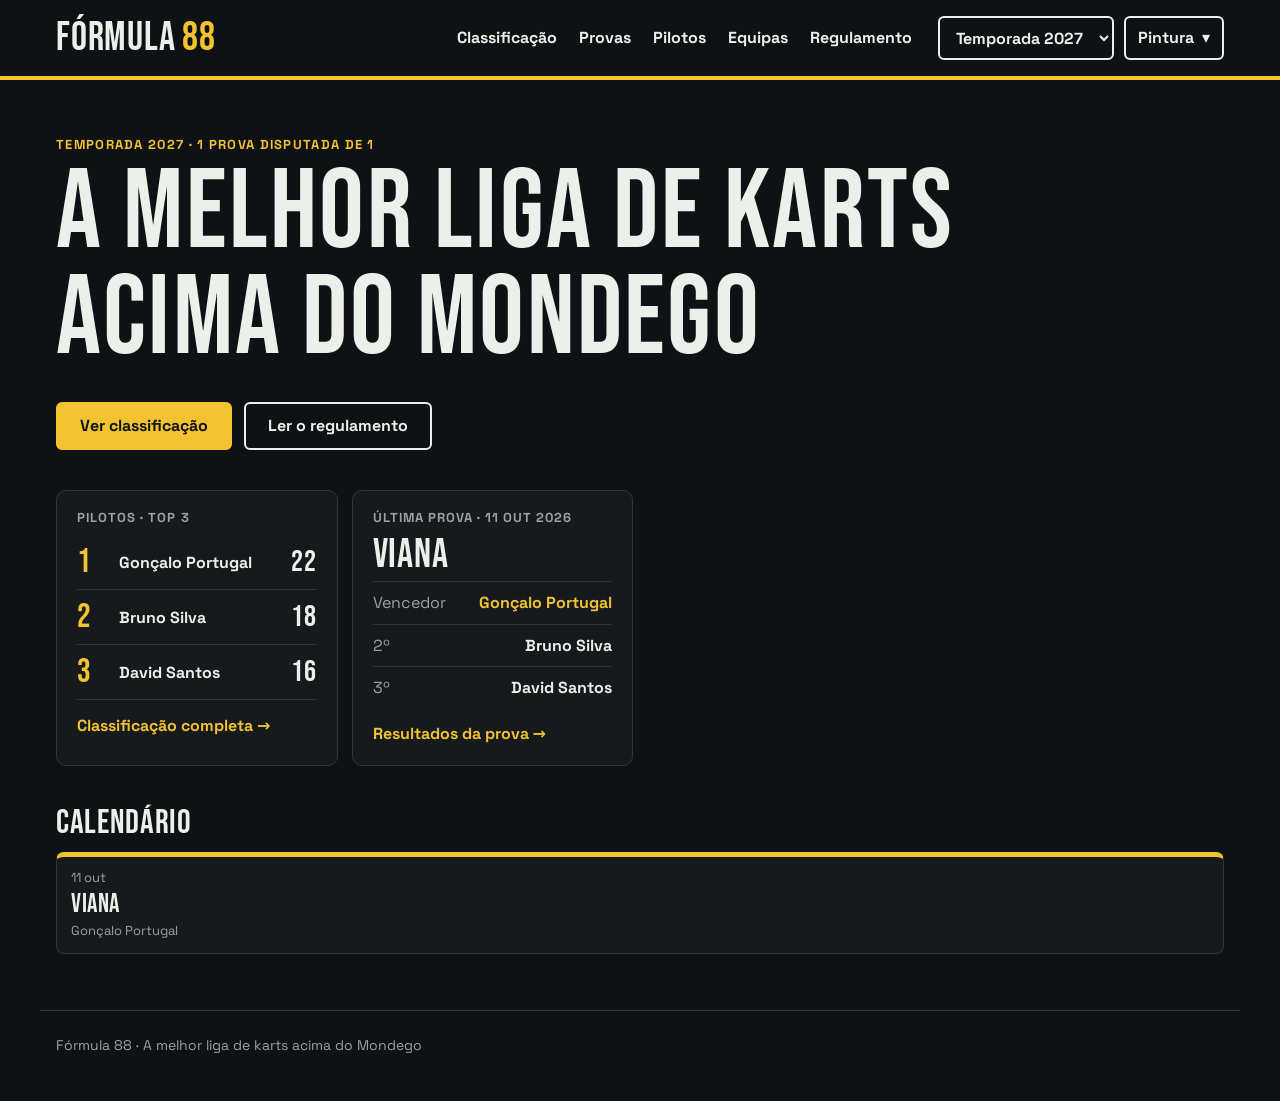
==== commit 6cd8b7ae: "Installable as an app: web manifest, icons and favicon Co-Authored-By: Claude Opus 5.5 <noreply@anth" ====
--- a/index.html
+++ b/index.html
@@ -4,6 +4,12 @@
 <meta charset="utf-8">
 <meta name="viewport" content="width=device-width, initial-scale=1">
 <title>Fórmula 88</title>
+<link rel="manifest" href="manifest.webmanifest">
+<meta name="theme-color" content="#0F1214">
+<link rel="icon" type="image/png" sizes="32x32" href="assets/icons/favicon-32.png">
+<link rel="icon" type="image/png" sizes="192x192" href="assets/icons/icon-192.png">
+<link rel="apple-touch-icon" href="assets/icons/apple-touch-icon.png">
+<meta name="apple-mobile-web-app-title" content="Fórmula 88">
 <meta name="description" content="Fórmula 88: a melhor liga de karts acima do Mondego. Classificações, provas, pilotos e regulamento.">
 <script>
 /* Aplica a pintura guardada antes de a página aparecer. Fica só neste browser. */
@@ -12,9 +18,10 @@
     var l = localStorage.getItem('f88-pintura');
     if (l) document.documentElement.setAttribute('data-livery', l);
   } catch (e) {}
+  document.documentElement.className = 'f88-boot';
 })();
 </script>
-<link rel="stylesheet" href="assets/style.css?v=20261011f">
+<style>.f88-boot body { visibility: hidden; }</style>
 </head>
 <body>
 <a class="skip" href="#app">Saltar para o conteúdo</a>
@@ -44,9 +51,31 @@
   <p>Fórmula 88 · A melhor liga de karts acima do Mondego</p>
 </footer>
 
-<script src="assets/scoring.js?v=20261011f"></script>
-<script src="assets/xlsx.js?v=20261011f"></script>
-<script src="assets/replay.js?v=20261011f"></script>
-<script src="assets/app.js?v=20261011f"></script>
+<script>
+/* Esta página nunca muda: a versão vem de version.json, lido sempre de fresco, e é com ela que se pedem
+   a folha de estilos e os scripts. Assim, quando o site é atualizado, basta abrir ou voltar à página. */
+(function () {
+  var files = ['assets/scoring.js', 'assets/xlsx.js', 'assets/replay.js', 'assets/app.js'], current = null, checked = Date.now();
+  function show() { document.documentElement.classList.remove('f88-boot'); }
+  function version() { return fetch('version.json', { cache: 'no-store' }).then(function (r) { return r.json(); }).then(function (j) { return String(j.v); }); }
+  function start(v) {
+    current = v;
+    var l = document.createElement('link'); l.rel = 'stylesheet'; l.href = 'assets/style.css?v=' + v; l.onload = l.onerror = show;
+    document.head.appendChild(l); setTimeout(show, 3000);
+    (function next(i) {
+      if (i >= files.length) return;
+      var s = document.createElement('script'); s.src = files[i] + '?v=' + v; s.onload = function () { next(i + 1); };
+      document.body.appendChild(s);
+    })(0);
+  }
+  version().then(start, function () { start(String(Date.now())); });
+  // ao voltar ao separador, se entretanto saiu uma versão nova, a página recarrega sozinha
+  document.addEventListener('visibilitychange', function () {
+    if (document.hidden || !current || Date.now() - checked < 60000) return;
+    checked = Date.now();
+    version().then(function (v) { if (v !== current) location.reload(); }, function () {});
+  });
+})();
+</script>
 </body>
 </html>
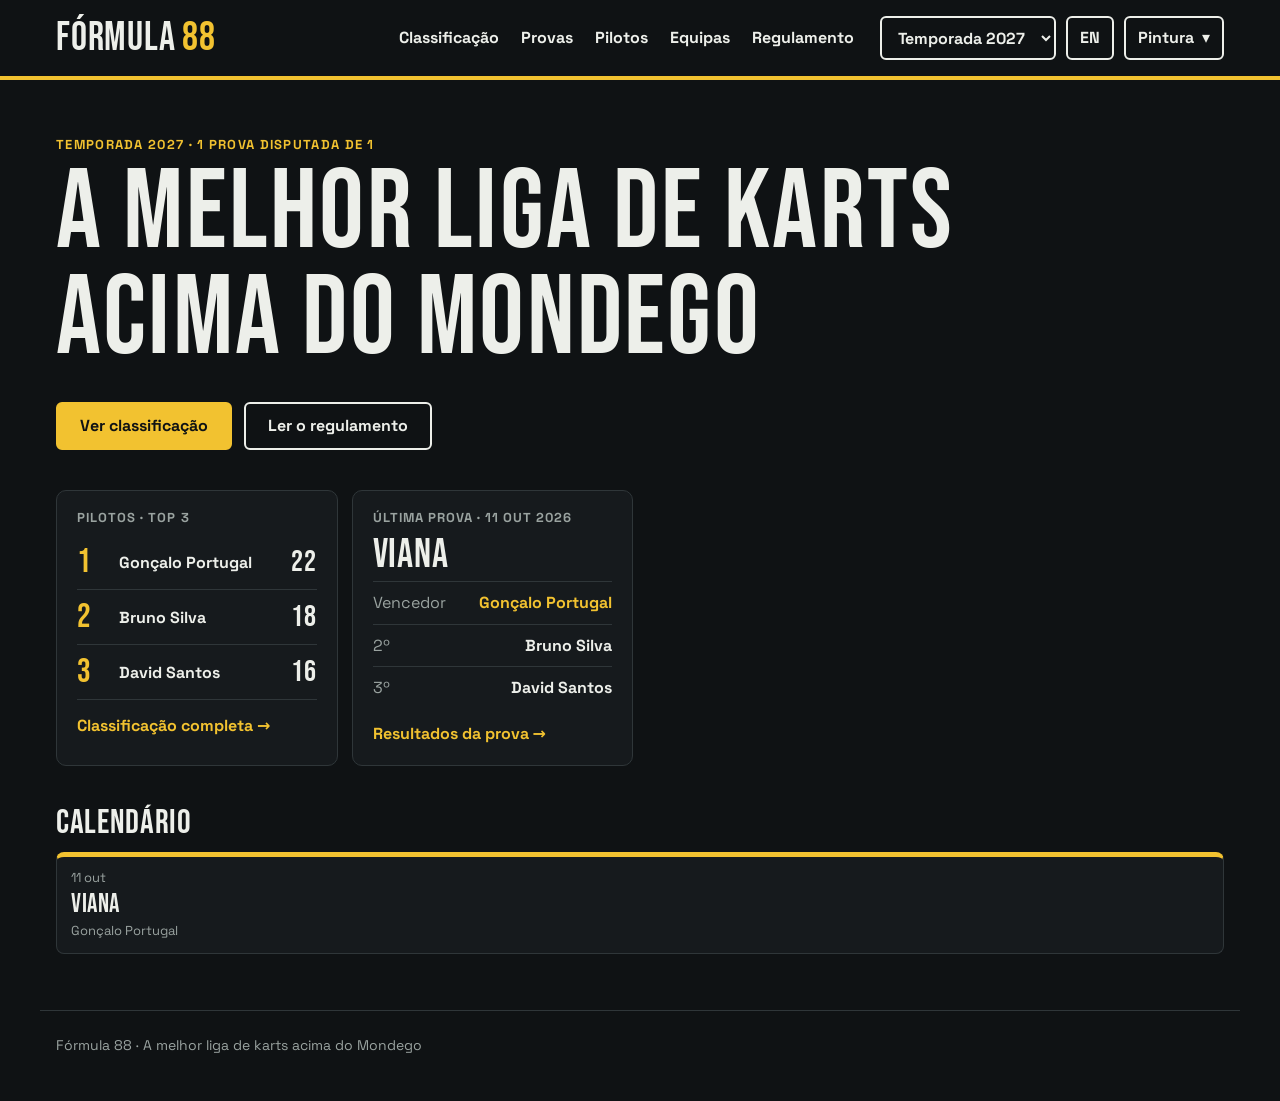
==== commit d2f4a0ed: "English version: PT/EN switch in the header, translated interface, replay, exports and rules Co-Auth" ====
--- a/index.html
+++ b/index.html
@@ -33,6 +33,7 @@
       <nav id="nav" class="nav" aria-label="Principal"></nav>
       <div class="tools">
         <select id="season-select" aria-label="Temporada"></select>
+        <button type="button" class="lang-btn" id="lang-btn" lang="en" aria-label="Switch to English">EN</button>
         <details class="livery-pop" id="livery-pop">
           <summary>Pintura</summary>
           <div class="liveries" id="liveries" role="group" aria-label="Escolher pintura"></div>
@@ -48,14 +49,18 @@
 </main>
 
 <footer class="wrap site-foot">
-  <p>Fórmula 88 · A melhor liga de karts acima do Mondego</p>
+  <p id="foot-line">Fórmula 88 · A melhor liga de karts acima do Mondego</p>
+  <p><button type="button" class="link-btn" data-install hidden>Instalar como app</button></p>
 </footer>
 
 <script>
 /* Esta página nunca muda: a versão vem de version.json, lido sempre de fresco, e é com ela que se pedem
    a folha de estilos e os scripts. Assim, quando o site é atualizado, basta abrir ou voltar à página. */
+/* O Android avisa cedo que o site pode ser instalado; guarda-se o aviso para o botão "Instalar". */
+window.F88Install = { prompt: null };
+window.addEventListener('beforeinstallprompt', function (e) { e.preventDefault(); window.F88Install.prompt = e; window.dispatchEvent(new Event('f88-install')); });
 (function () {
-  var files = ['assets/scoring.js', 'assets/xlsx.js', 'assets/replay.js', 'assets/app.js'], current = null, checked = Date.now();
+  var files = ['assets/i18n.js', 'assets/scoring.js', 'assets/xlsx.js', 'assets/replay.js', 'assets/app.js'], current = null, checked = Date.now();
   function show() { document.documentElement.classList.remove('f88-boot'); }
   function version() { return fetch('version.json', { cache: 'no-store' }).then(function (r) { return r.json(); }).then(function (j) { return String(j.v); }); }
   function start(v) {
